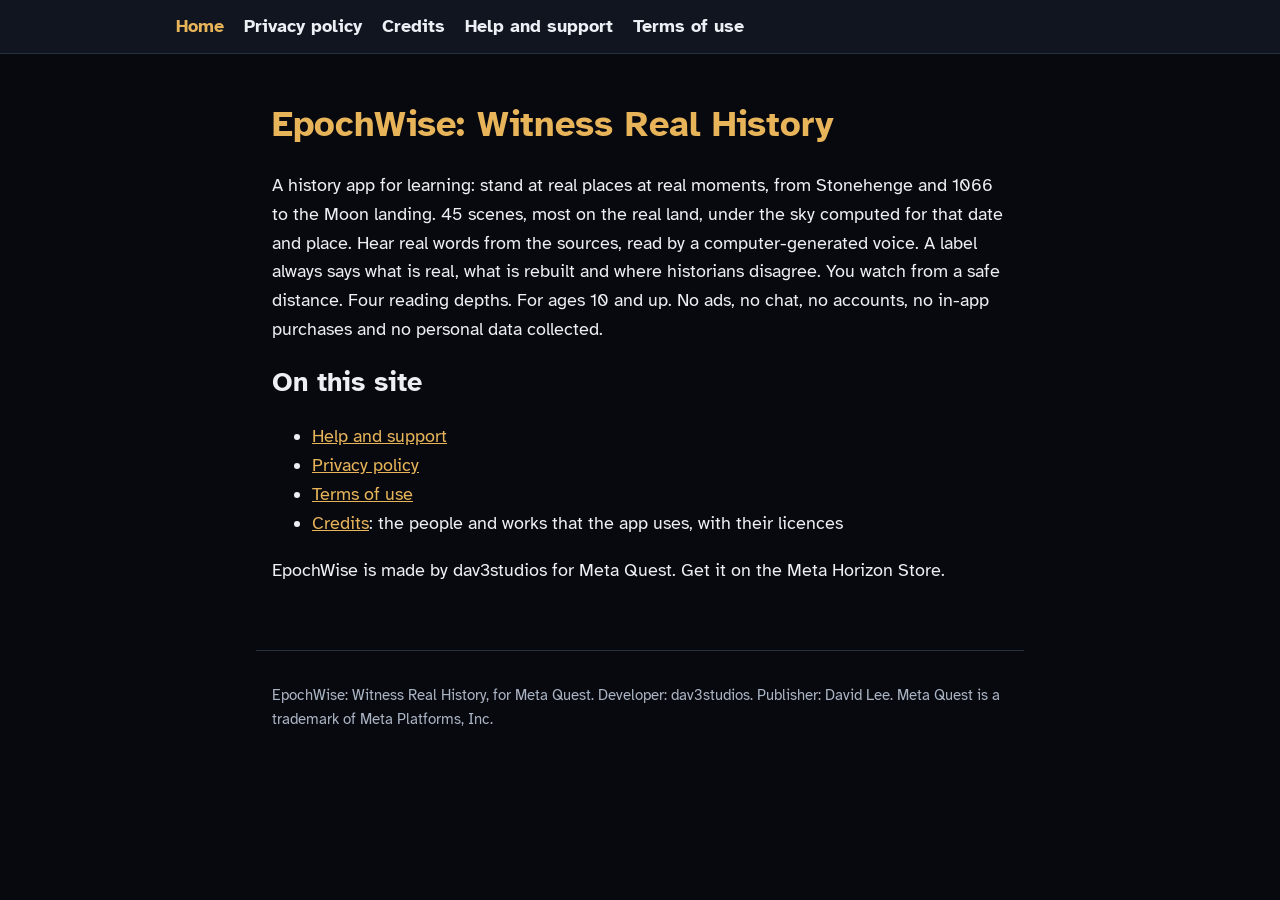
==== index.html @ 121807c2 "EpochWise website" ====
<!doctype html>
<html lang="en-GB">
<head>
<meta charset="utf-8">
<meta name="viewport" content="width=device-width, initial-scale=1">
<title>Home | EpochWise</title>
<meta name="description" content="A history app for learning: stand at real places at real moments, from Stonehenge and 1066 to the Moon landing. 45 scenes, most on the real land, under the sky computed for that date and place. Hear real words from the sources, read by a computer-generated voice. A label always says what is real, wh">
<link rel="stylesheet" href="style.css">
</head>
<body>
<header><nav><a href="index.html" aria-current="page">Home</a> <a href="privacy.html">Privacy policy</a> <a href="credits.html">Credits</a> <a href="support.html">Help and support</a> <a href="terms.html">Terms of use</a></nav></header>
<main>
<h1>EpochWise: Witness Real History</h1>
<p>A history app for learning: stand at real places at real moments, from Stonehenge and 1066 to the Moon landing. 45 scenes, most on the real land, under the sky computed for that date and place. Hear real words from the sources, read by a computer-generated voice. A label always says what is real, what is rebuilt and where historians disagree. You watch from a safe distance. Four reading depths. For ages 10 and up. No ads, no chat, no accounts, no in-app purchases and no personal data collected.</p>
<h2>On this site</h2>
<ul>
<li><a href="support.html">Help and support</a></li>
<li><a href="privacy.html">Privacy policy</a></li>
<li><a href="terms.html">Terms of use</a></li>
<li><a href="credits.html">Credits</a>: the people and works that the app uses, with their licences</li>
</ul>
<p>EpochWise is made by dav3studios for Meta Quest. Get it on the Meta Horizon Store.</p>
</main>
<footer><p>EpochWise: Witness Real History, for Meta Quest. Developer: dav3studios. Publisher: David Lee. Meta Quest is a trademark of Meta Platforms, Inc.</p></footer>
</body>
</html>
---- style.css ----
/* The app's website. Fonts are served from this site: no request to another server. */
@font-face { font-family: "Atkinson Hyperlegible"; src: url("fonts/AtkinsonHyperlegible-Regular.ttf") format("truetype"); font-weight: 400; font-display: swap; }
@font-face { font-family: "Atkinson Hyperlegible"; src: url("fonts/AtkinsonHyperlegible-Bold.ttf") format("truetype"); font-weight: 700; font-display: swap; }
:root { --bg: #07090f; --panel: #10151f; --text: #eceff4; --muted: #aab4c3; --accent: #E8B45A; --rule: #26303f; }
* { box-sizing: border-box; }
body { margin: 0; background: var(--bg); color: var(--text); font-family: "Atkinson Hyperlegible", system-ui, sans-serif; font-size: 1.125rem; line-height: 1.6; }
header { border-bottom: 1px solid var(--rule); background: var(--panel); }
nav { max-width: 60rem; margin: 0 auto; padding: 0.75rem 1rem; display: flex; flex-wrap: wrap; gap: 0.25rem 1.25rem; }
nav a { color: var(--text); text-decoration: none; font-weight: 700; }
nav a[aria-current="page"] { color: var(--accent); }
main { max-width: 48rem; margin: 0 auto; padding: 1.5rem 1rem 3rem; }
h1, h2, h3 { line-height: 1.25; }
h1 { color: var(--accent); }
a { color: var(--accent); }
table { border-collapse: collapse; width: 100%; font-size: 0.95rem; display: block; overflow-x: auto; }
th, td { border: 1px solid var(--rule); padding: 0.35rem 0.5rem; text-align: left; vertical-align: top; }
code { font-size: 0.95em; }
footer { max-width: 48rem; margin: 0 auto; padding: 1rem; color: var(--muted); font-size: 0.95rem; border-top: 1px solid var(--rule); }
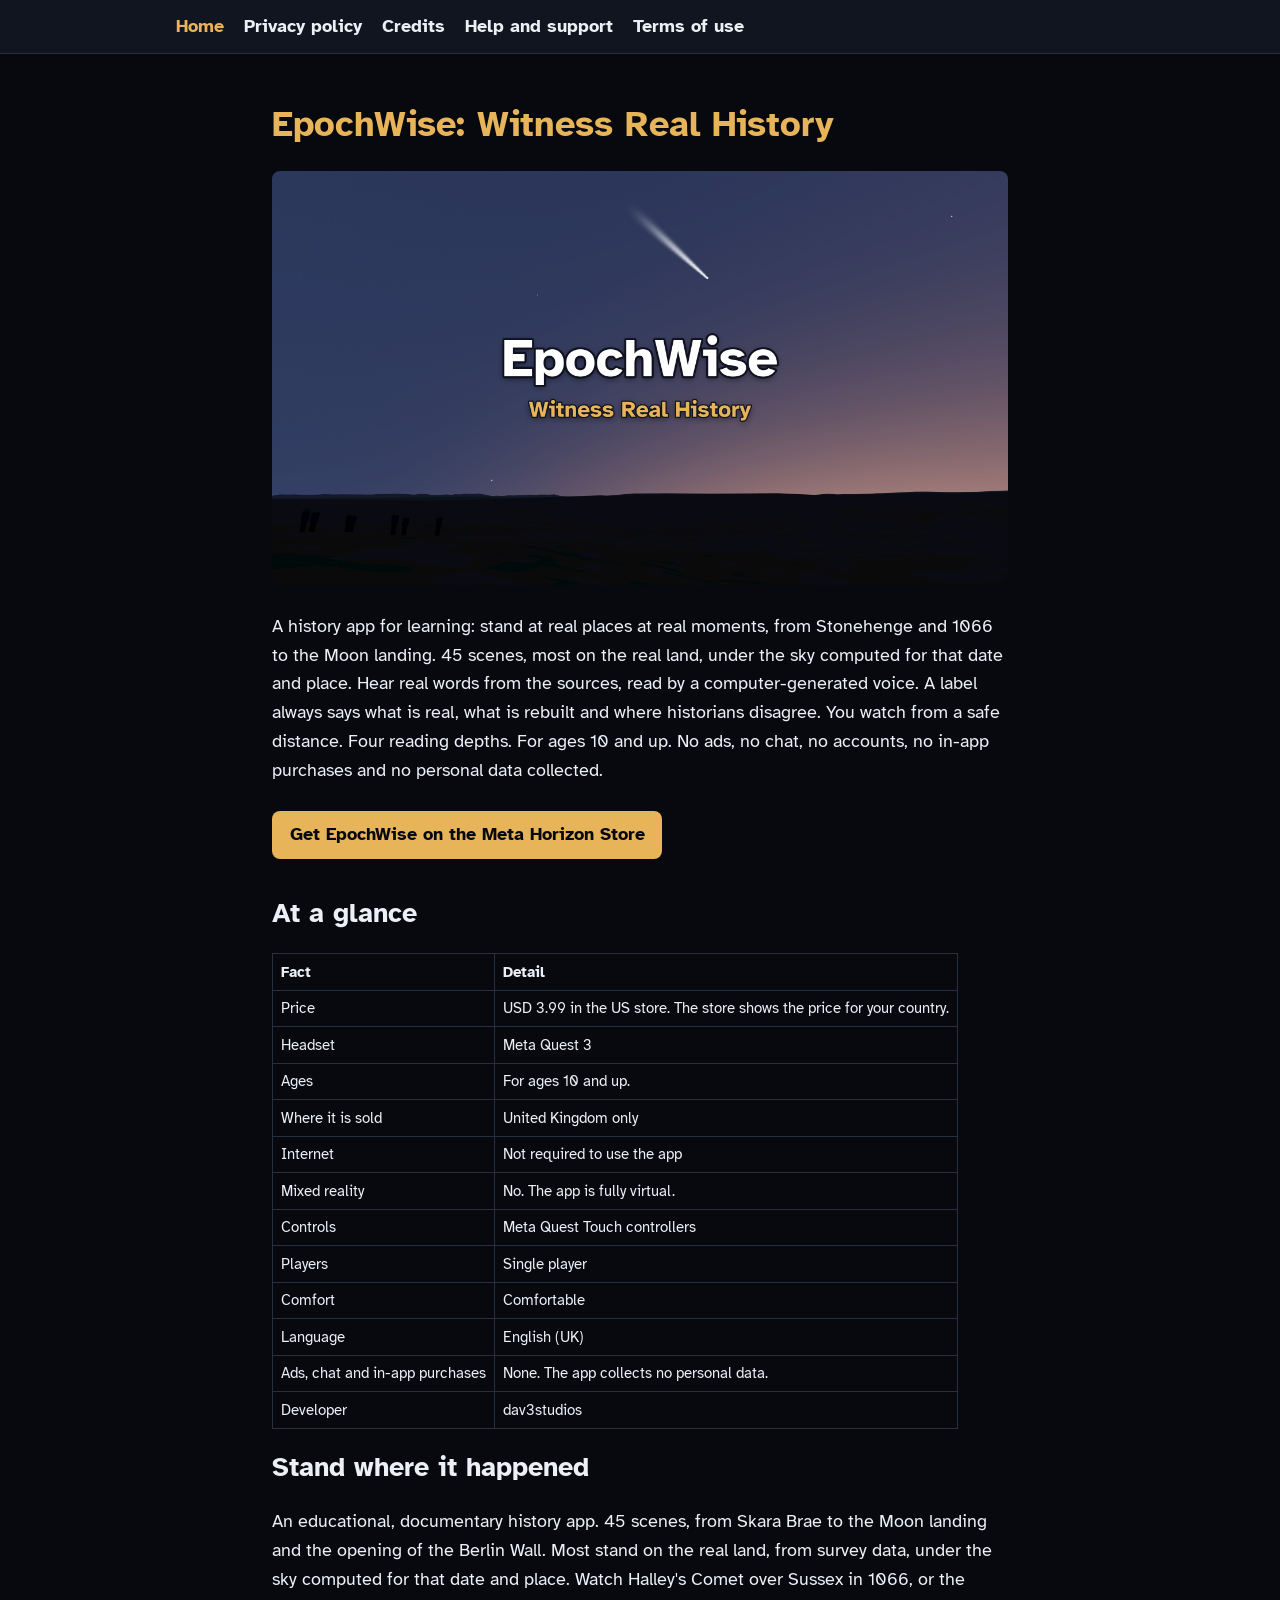
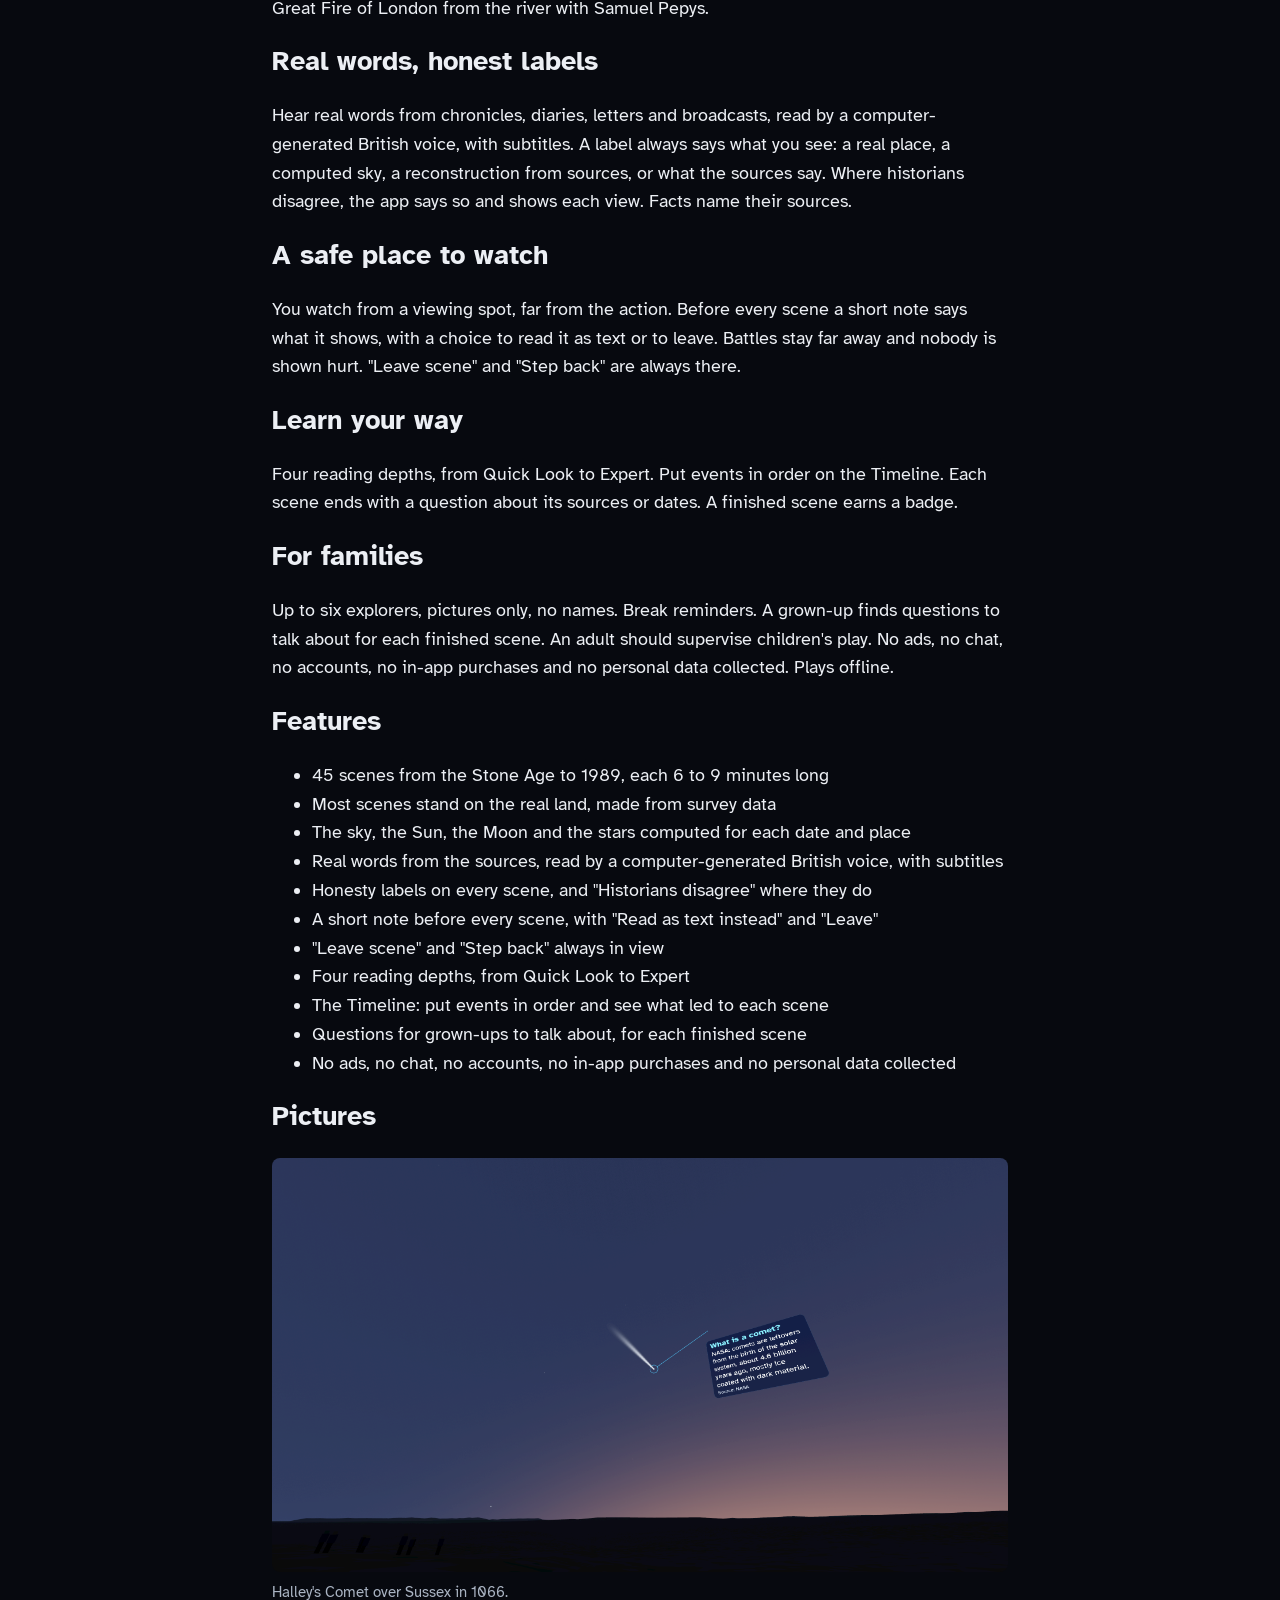
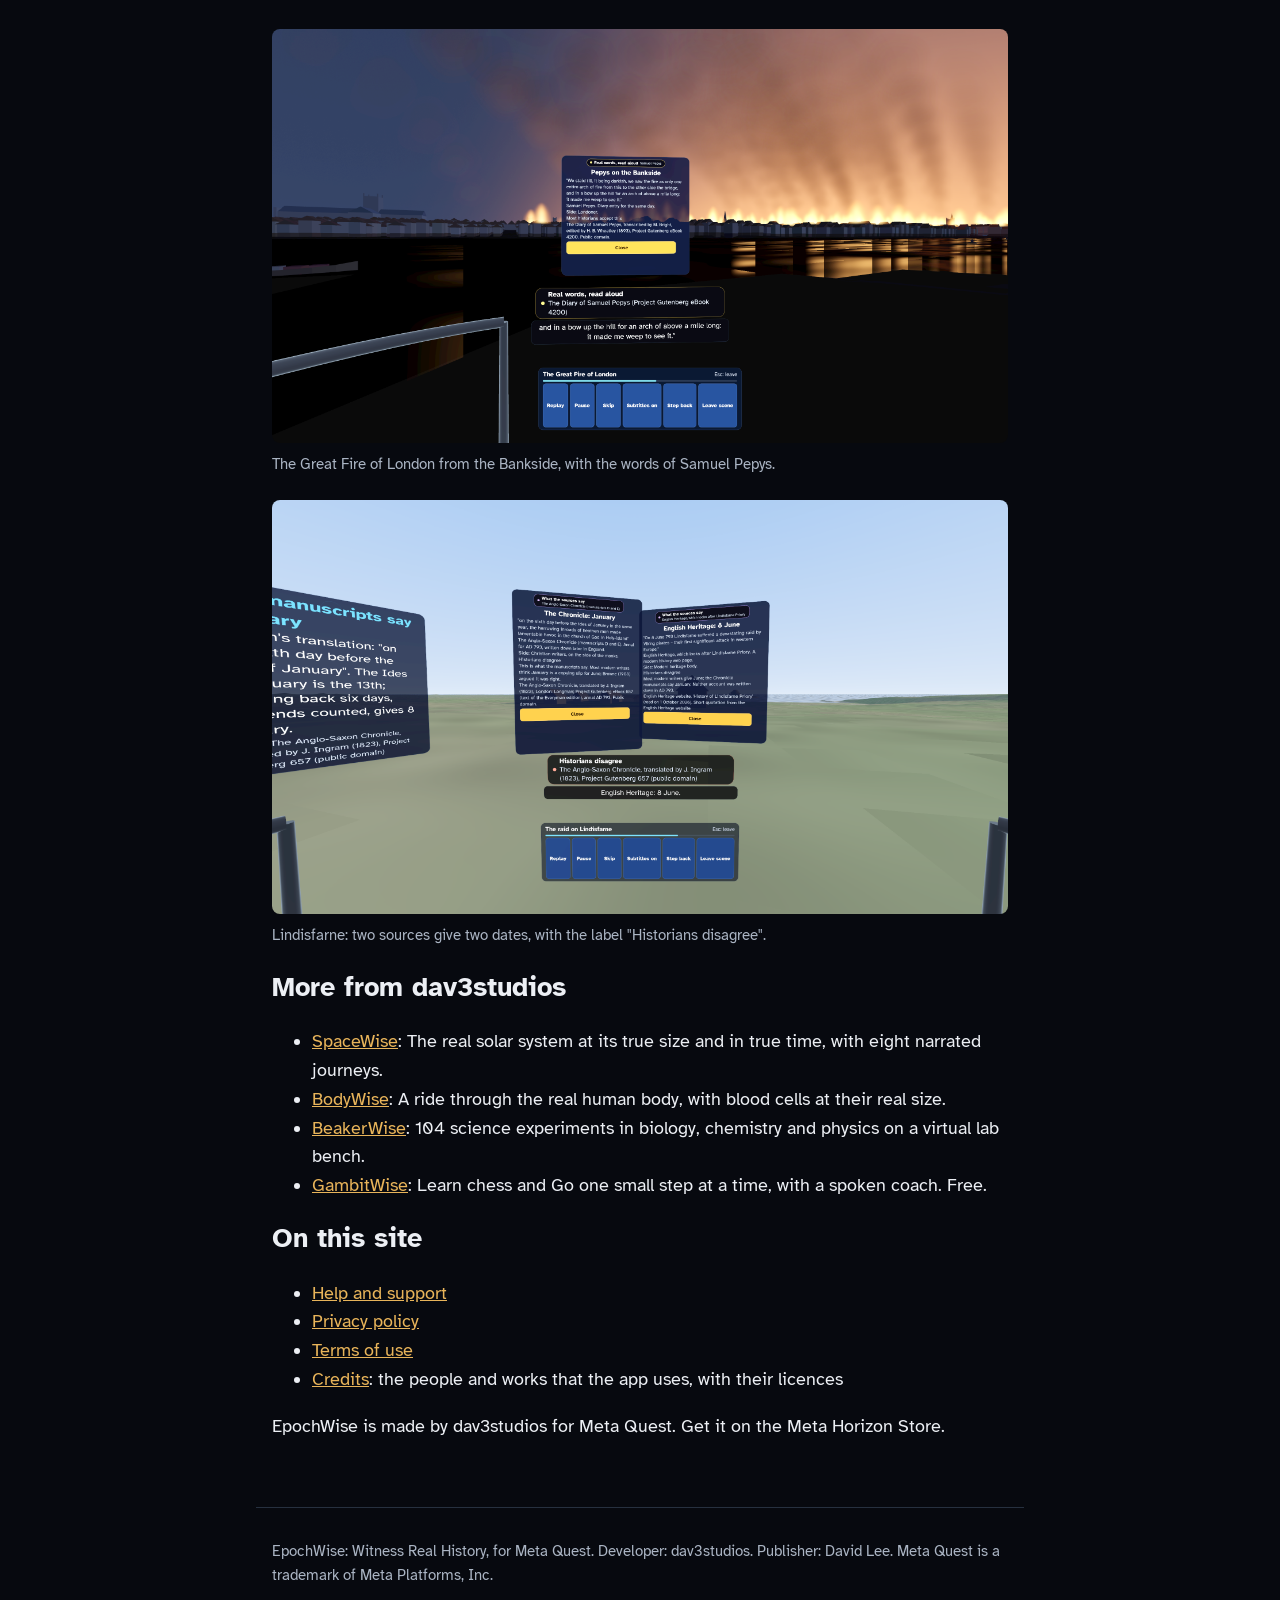
==== commit b2fdbce7: "EpochWise website" ====
--- a/index.html
+++ b/index.html
@@ -3,15 +3,171 @@
 <head>
 <meta charset="utf-8">
 <meta name="viewport" content="width=device-width, initial-scale=1">
-<title>Home | EpochWise</title>
+<title>EpochWise: Witness Real History for Meta Quest</title>
 <meta name="description" content="A history app for learning: stand at real places at real moments, from Stonehenge and 1066 to the Moon landing. 45 scenes, most on the real land, under the sky computed for that date and place. Hear real words from the sources, read by a computer-generated voice. A label always says what is real, wh">
 <link rel="stylesheet" href="style.css">
+<meta property="og:type" content="website">
+<meta property="og:site_name" content="EpochWise">
+<meta property="og:title" content="EpochWise: Witness Real History">
+<meta property="og:description" content="A history app for learning: stand at real places at real moments, from Stonehenge and 1066 to the Moon landing. 45 scenes, most on the real land, under the sky computed for that date and place. Hear real words from the sources, read by a computer-generated voice. A label always says what is real, wh">
+<meta property="og:url" content="https://dhl84.github.io/epochwise/">
+<meta property="og:image" content="https://dhl84.github.io/epochwise/pictures/cover.png">
+<meta property="og:image:width" content="2560">
+<meta property="og:image:height" content="1440">
+<meta name="twitter:card" content="summary_large_image">
+<script type="application/ld+json">{
+ "@context": "https://schema.org",
+ "@type": "SoftwareApplication",
+ "name": "EpochWise: Witness Real History",
+ "alternateName": "EpochWise",
+ "description": "A history app for learning: stand at real places at real moments, from Stonehenge and 1066 to the Moon landing. 45 scenes, most on the real land, under the sky computed for that date and place. Hear real words from the sources, read by a computer-generated voice. A label always says what is real, what is rebuilt and where historians disagree. You watch from a safe distance. Four reading depths. For ages 10 and up. No ads, no chat, no accounts, no in-app purchases and no personal data collected.",
+ "applicationCategory": "EducationalApplication",
+ "operatingSystem": "Meta Horizon OS",
+ "availableOnDevice": "Meta Quest 3",
+ "url": "https://dhl84.github.io/epochwise/",
+ "image": "https://dhl84.github.io/epochwise/pictures/cover.png",
+ "screenshot": [
+  "https://dhl84.github.io/epochwise/pictures/1.png",
+  "https://dhl84.github.io/epochwise/pictures/2.png",
+  "https://dhl84.github.io/epochwise/pictures/3.png"
+ ],
+ "inLanguage": "en-GB",
+ "keywords": "history, British history, 1066, Battle of Hastings, Halley's Comet, Great Fire of London, Stonehenge, Romans, Anglo-Saxons, Vikings, Magna Carta, Tudors, First World War, Second World War, D-Day, Moon landing, timeline, primary sources, family, learning, education",
+ "featureList": [
+  "45 scenes from the Stone Age to 1989, each 6 to 9 minutes long",
+  "Most scenes stand on the real land, made from survey data",
+  "The sky, the Sun, the Moon and the stars computed for each date and place",
+  "Real words from the sources, read by a computer-generated British voice, with subtitles",
+  "Honesty labels on every scene, and \"Historians disagree\" where they do",
+  "A short note before every scene, with \"Read as text instead\" and \"Leave\"",
+  "\"Leave scene\" and \"Step back\" always in view",
+  "Four reading depths, from Quick Look to Expert",
+  "The Timeline: put events in order and see what led to each scene",
+  "Questions for grown-ups to talk about, for each finished scene",
+  "No ads, no chat, no accounts, no in-app purchases and no personal data collected"
+ ],
+ "typicalAgeRange": "10-",
+ "isAccessibleForFree": false,
+ "offers": {
+  "@type": "Offer",
+  "price": "3.99",
+  "priceCurrency": "USD",
+  "url": "https://www.meta.com/experiences/1422847840902472/",
+  "eligibleRegion": [
+   "United Kingdom"
+  ]
+ },
+ "author": {
+  "@type": "Organization",
+  "name": "dav3studios"
+ },
+ "downloadUrl": "https://www.meta.com/experiences/1422847840902472/"
+}</script>
 </head>
 <body>
 <header><nav><a href="index.html" aria-current="page">Home</a> <a href="privacy.html">Privacy policy</a> <a href="credits.html">Credits</a> <a href="support.html">Help and support</a> <a href="terms.html">Terms of use</a></nav></header>
 <main>
 <h1>EpochWise: Witness Real History</h1>
+<p><img alt="EpochWise: Witness Real History" src="pictures/cover.png"></p>
 <p>A history app for learning: stand at real places at real moments, from Stonehenge and 1066 to the Moon landing. 45 scenes, most on the real land, under the sky computed for that date and place. Hear real words from the sources, read by a computer-generated voice. A label always says what is real, what is rebuilt and where historians disagree. You watch from a safe distance. Four reading depths. For ages 10 and up. No ads, no chat, no accounts, no in-app purchases and no personal data collected.</p>
+<p><a class="store" href="https://www.meta.com/experiences/1422847840902472/">Get EpochWise on the Meta Horizon Store</a></p>
+<h2>At a glance</h2>
+<table>
+<thead>
+<tr>
+<th>Fact</th>
+<th>Detail</th>
+</tr>
+</thead>
+<tbody>
+<tr>
+<td>Price</td>
+<td>USD 3.99 in the US store. The store shows the price for your country.</td>
+</tr>
+<tr>
+<td>Headset</td>
+<td>Meta Quest 3</td>
+</tr>
+<tr>
+<td>Ages</td>
+<td>For ages 10 and up.</td>
+</tr>
+<tr>
+<td>Where it is sold</td>
+<td>United Kingdom only</td>
+</tr>
+<tr>
+<td>Internet</td>
+<td>Not required to use the app</td>
+</tr>
+<tr>
+<td>Mixed reality</td>
+<td>No. The app is fully virtual.</td>
+</tr>
+<tr>
+<td>Controls</td>
+<td>Meta Quest Touch controllers</td>
+</tr>
+<tr>
+<td>Players</td>
+<td>Single player</td>
+</tr>
+<tr>
+<td>Comfort</td>
+<td>Comfortable</td>
+</tr>
+<tr>
+<td>Language</td>
+<td>English (UK)</td>
+</tr>
+<tr>
+<td>Ads, chat and in-app purchases</td>
+<td>None. The app collects no personal data.</td>
+</tr>
+<tr>
+<td>Developer</td>
+<td>dav3studios</td>
+</tr>
+</tbody>
+</table>
+<h2>Stand where it happened</h2>
+<p>An educational, documentary history app. 45 scenes, from Skara Brae to the Moon landing and the opening of the Berlin Wall. Most stand on the real land, from survey data, under the sky computed for that date and place. Watch Halley's Comet over Sussex in 1066, or the Great Fire of London from the river with Samuel Pepys.</p>
+<h2>Real words, honest labels</h2>
+<p>Hear real words from chronicles, diaries, letters and broadcasts, read by a computer-generated British voice, with subtitles. A label always says what you see: a real place, a computed sky, a reconstruction from sources, or what the sources say. Where historians disagree, the app says so and shows each view. Facts name their sources.</p>
+<h2>A safe place to watch</h2>
+<p>You watch from a viewing spot, far from the action. Before every scene a short note says what it shows, with a choice to read it as text or to leave. Battles stay far away and nobody is shown hurt. "Leave scene" and "Step back" are always there.</p>
+<h2>Learn your way</h2>
+<p>Four reading depths, from Quick Look to Expert. Put events in order on the Timeline. Each scene ends with a question about its sources or dates. A finished scene earns a badge.</p>
+<h2>For families</h2>
+<p>Up to six explorers, pictures only, no names. Break reminders. A grown-up finds questions to talk about for each finished scene. An adult should supervise children's play. No ads, no chat, no accounts, no in-app purchases and no personal data collected. Plays offline.</p>
+<h2>Features</h2>
+<ul>
+<li>45 scenes from the Stone Age to 1989, each 6 to 9 minutes long</li>
+<li>Most scenes stand on the real land, made from survey data</li>
+<li>The sky, the Sun, the Moon and the stars computed for each date and place</li>
+<li>Real words from the sources, read by a computer-generated British voice, with subtitles</li>
+<li>Honesty labels on every scene, and "Historians disagree" where they do</li>
+<li>A short note before every scene, with "Read as text instead" and "Leave"</li>
+<li>"Leave scene" and "Step back" always in view</li>
+<li>Four reading depths, from Quick Look to Expert</li>
+<li>The Timeline: put events in order and see what led to each scene</li>
+<li>Questions for grown-ups to talk about, for each finished scene</li>
+<li>No ads, no chat, no accounts, no in-app purchases and no personal data collected</li>
+</ul>
+<h2>Pictures</h2>
+<figure><img src="pictures/1.png" alt="Halley&#x27;s Comet over Sussex in 1066." loading="lazy"><figcaption>Halley&#x27;s Comet over Sussex in 1066.</figcaption></figure>
+
+<figure><img src="pictures/2.png" alt="The Great Fire of London from the Bankside, with the words of Samuel Pepys." loading="lazy"><figcaption>The Great Fire of London from the Bankside, with the words of Samuel Pepys.</figcaption></figure>
+
+<figure><img src="pictures/3.png" alt="Lindisfarne: two sources give two dates, with the label &quot;Historians disagree&quot;." loading="lazy"><figcaption>Lindisfarne: two sources give two dates, with the label &quot;Historians disagree&quot;.</figcaption></figure>
+
+<h2>More from dav3studios</h2>
+<ul>
+<li><a href="https://dhl84.github.io/spacewise/">SpaceWise</a>: The real solar system at its true size and in true time, with eight narrated journeys.</li>
+<li><a href="https://dhl84.github.io/bodywise/">BodyWise</a>: A ride through the real human body, with blood cells at their real size.</li>
+<li><a href="https://dhl84.github.io/beakerwise/">BeakerWise</a>: 104 science experiments in biology, chemistry and physics on a virtual lab bench.</li>
+<li><a href="https://dhl84.github.io/gambitwise/">GambitWise</a>: Learn chess and Go one small step at a time, with a spoken coach. Free.</li>
+</ul>
 <h2>On this site</h2>
 <ul>
 <li><a href="support.html">Help and support</a></li>
--- a/style.css
+++ b/style.css
@@ -15,4 +15,8 @@
 table { border-collapse: collapse; width: 100%; font-size: 0.95rem; display: block; overflow-x: auto; }
 th, td { border: 1px solid var(--rule); padding: 0.35rem 0.5rem; text-align: left; vertical-align: top; }
 code { font-size: 0.95em; }
+img { max-width: 100%; height: auto; border-radius: 0.5rem; }
+figure { margin: 1.5rem 0; }
+figcaption { color: var(--muted); font-size: 0.95rem; }
+.store { display: inline-block; margin: 0.5rem 0 1rem; padding: 0.6rem 1.1rem; border-radius: 0.5rem; background: var(--accent); color: var(--bg); font-weight: 700; text-decoration: none; }
 footer { max-width: 48rem; margin: 0 auto; padding: 1rem; color: var(--muted); font-size: 0.95rem; border-top: 1px solid var(--rule); }
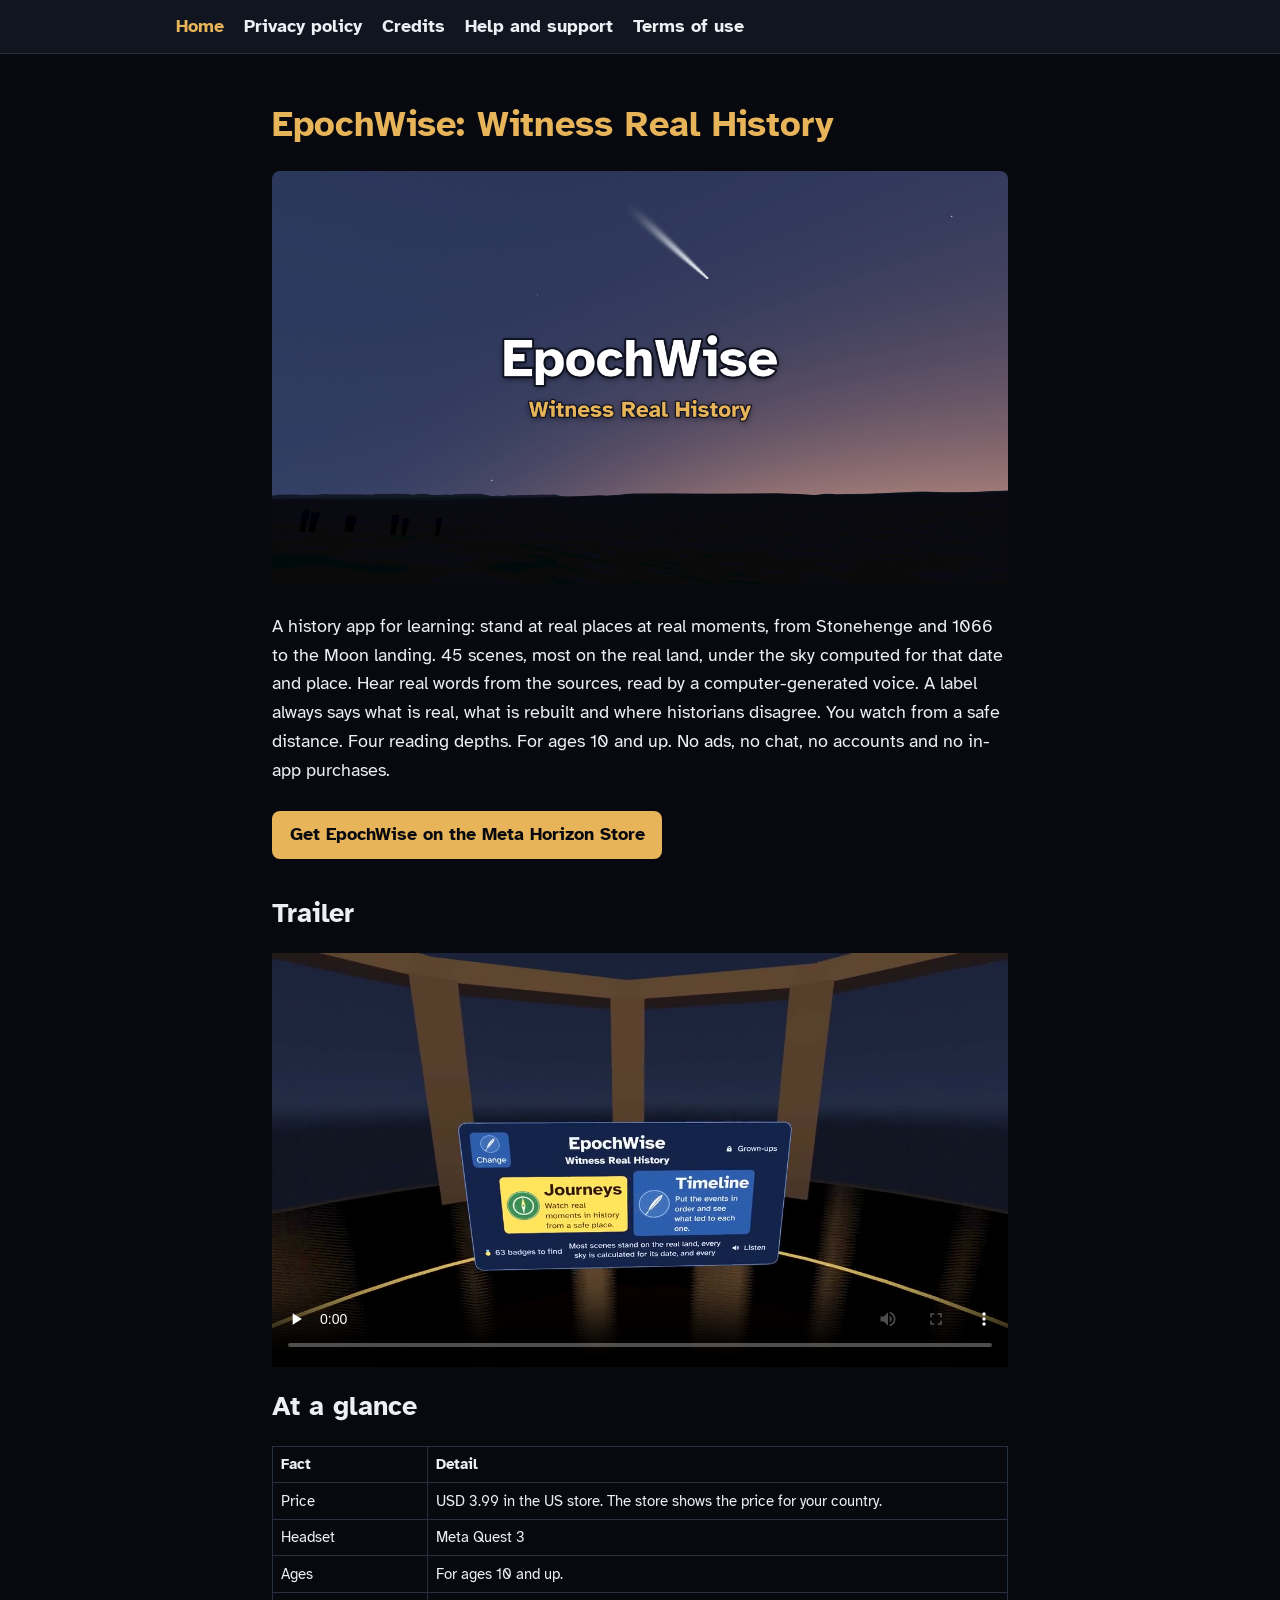
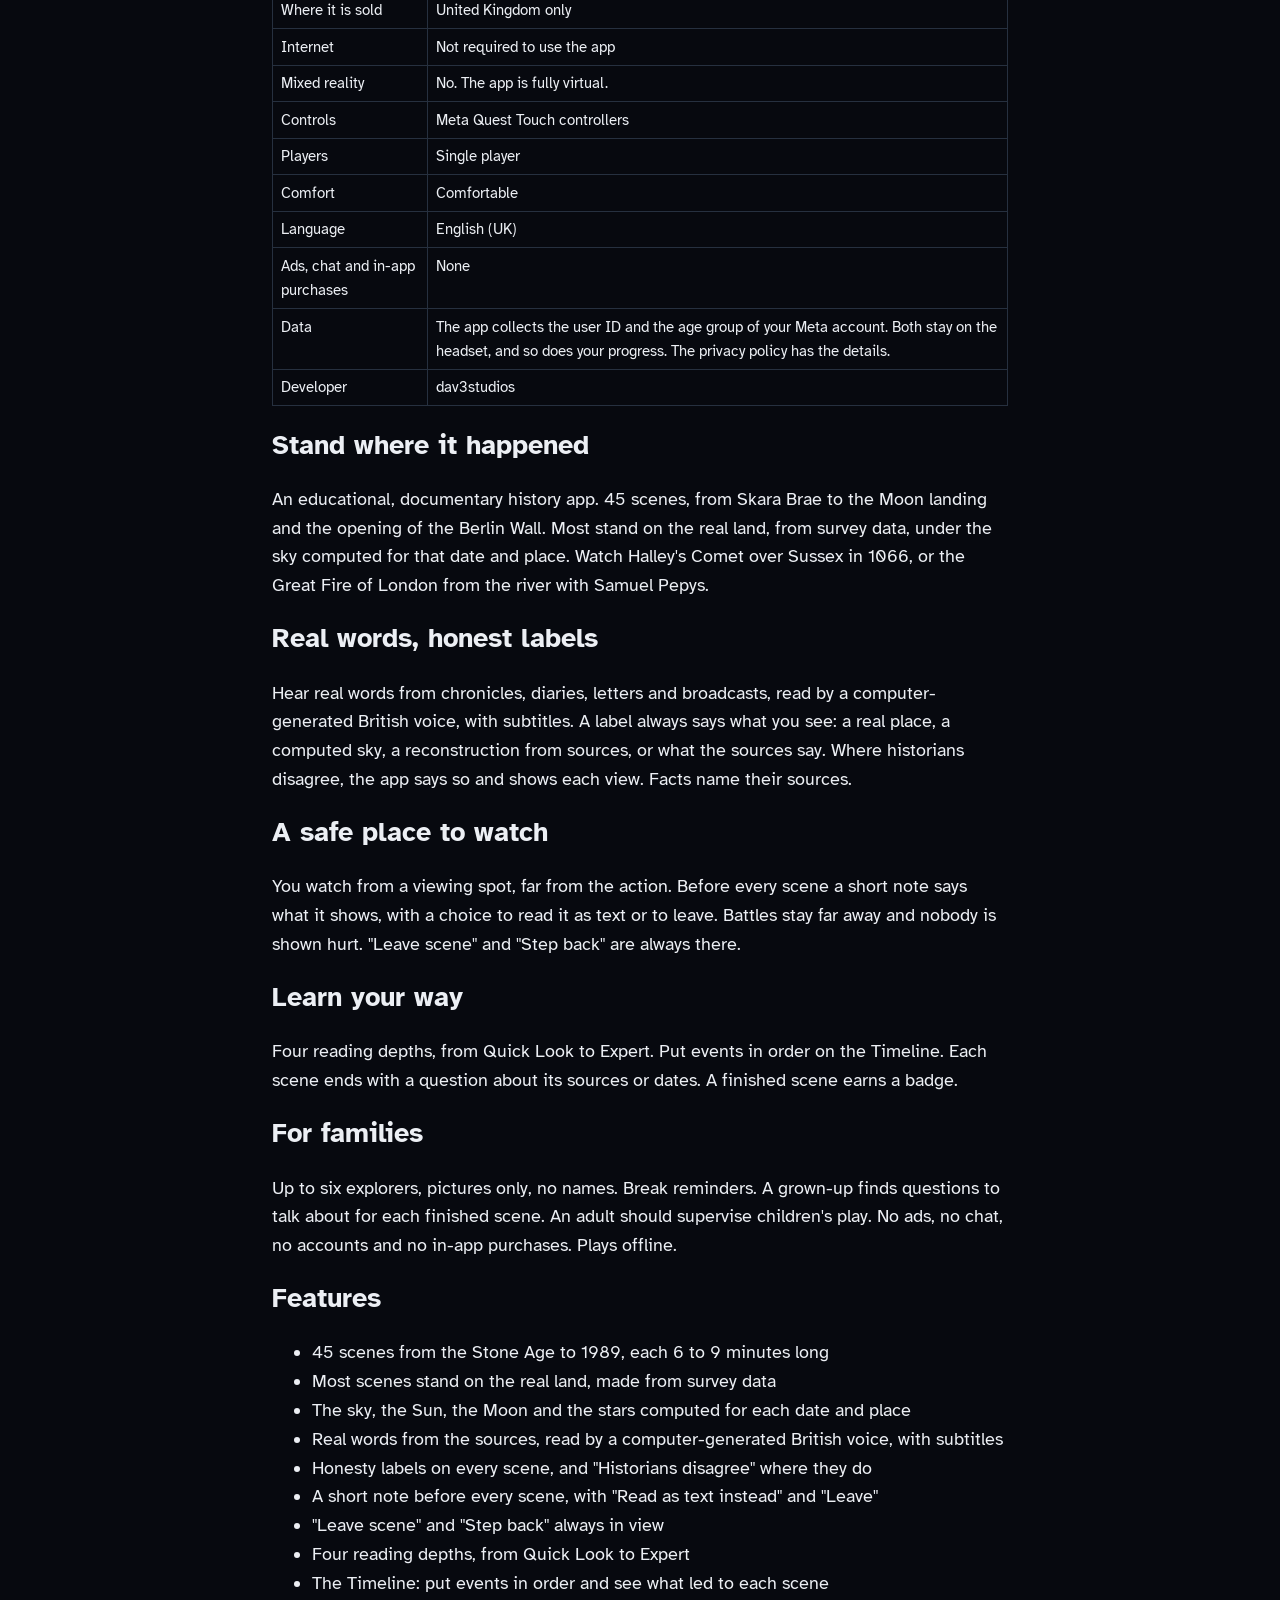
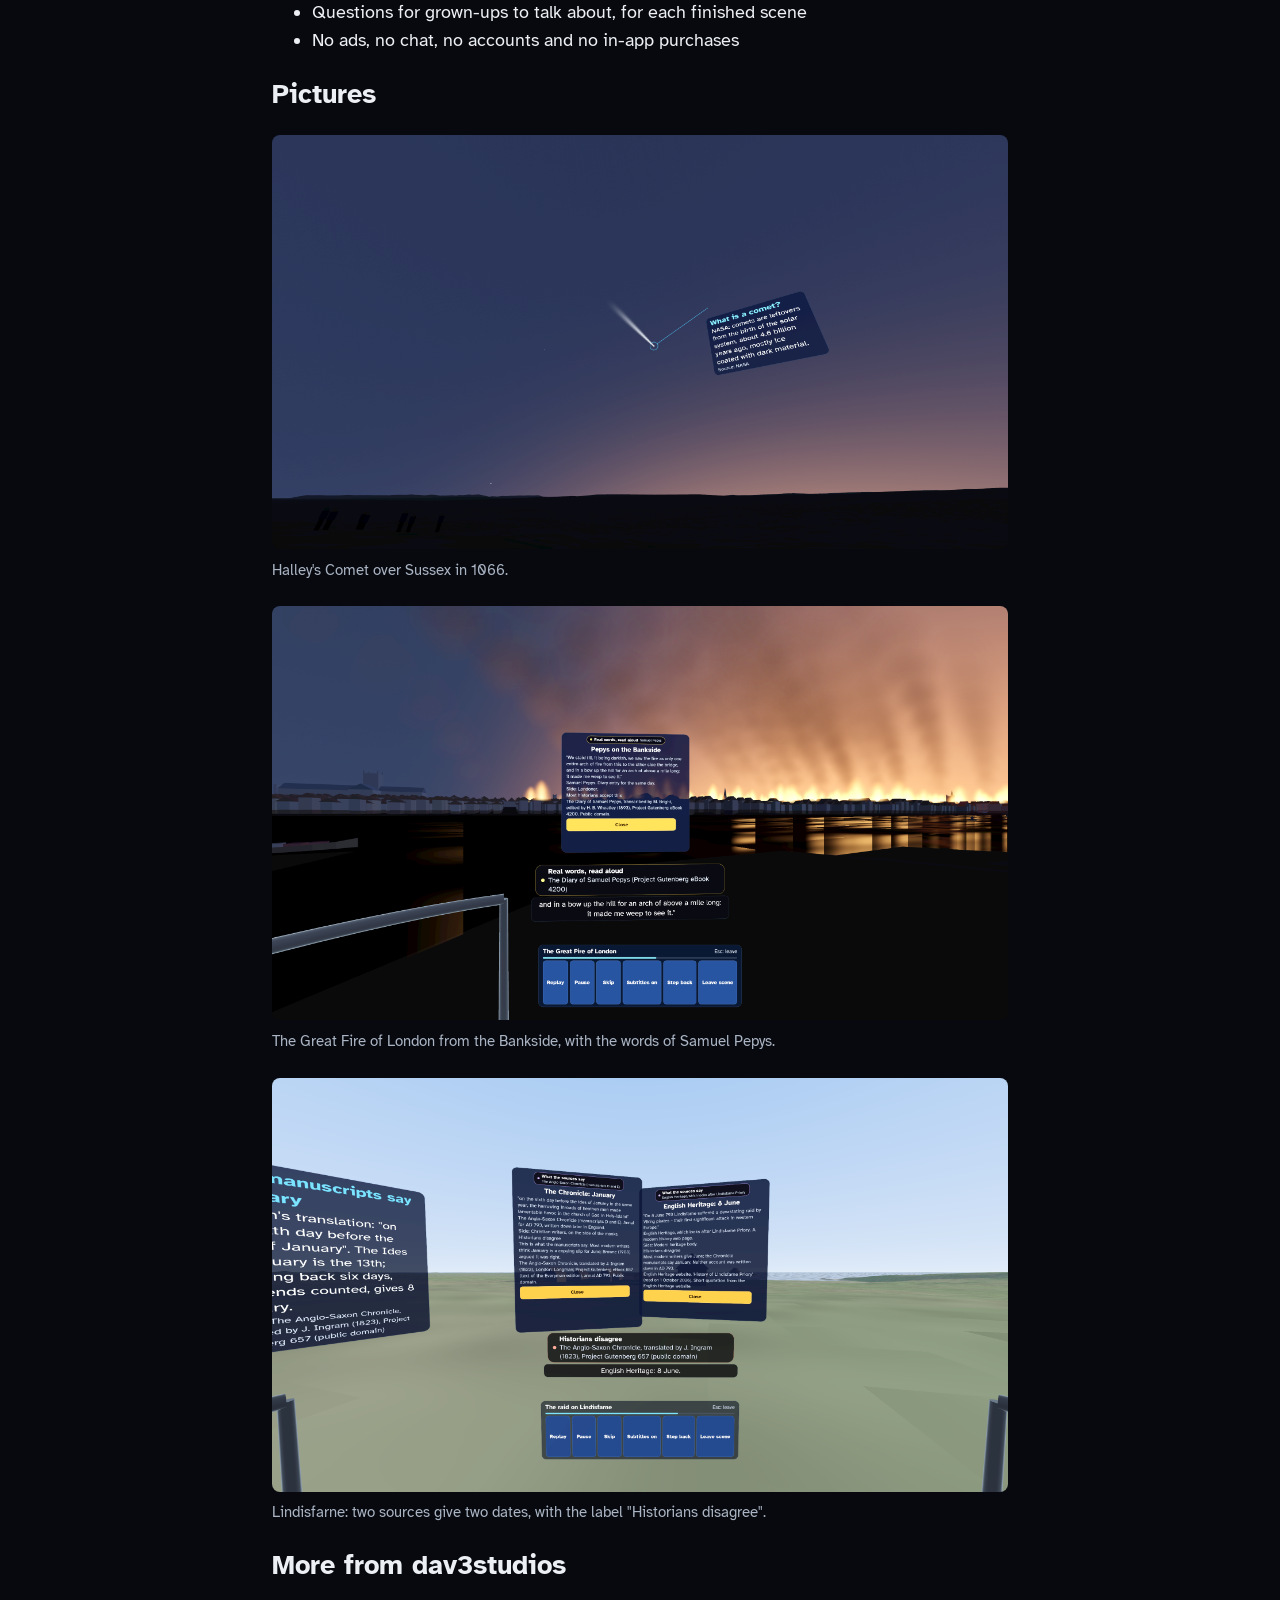
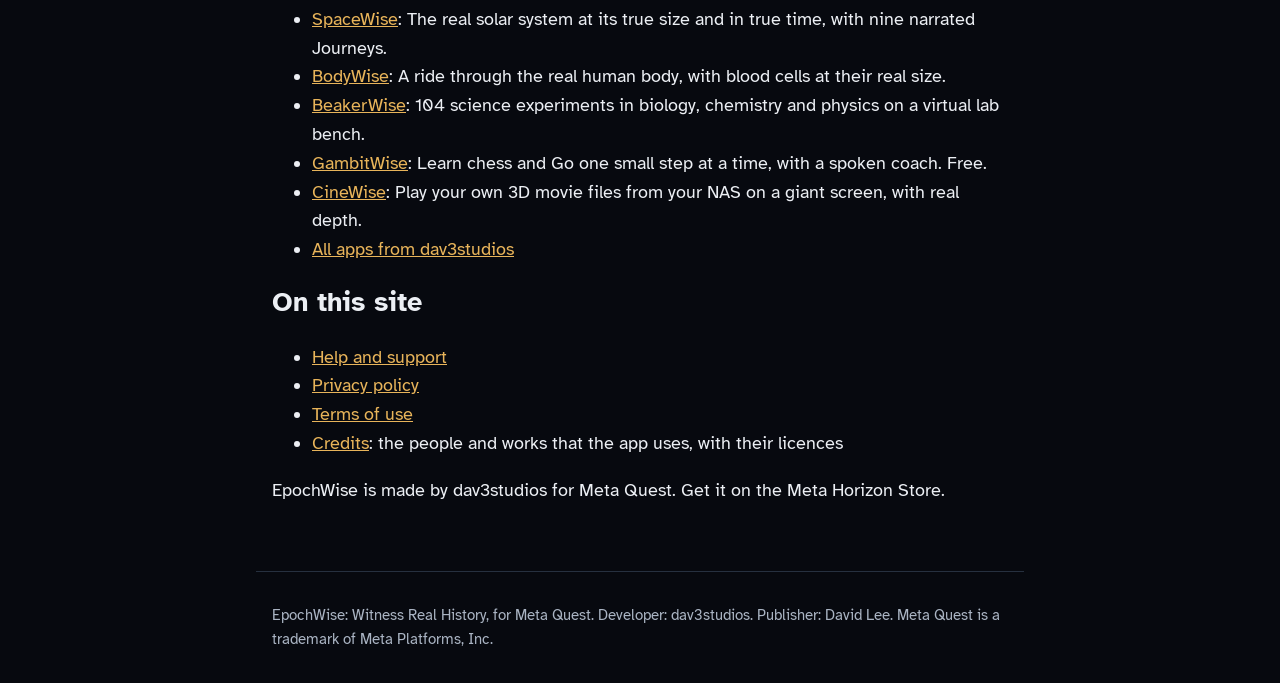
==== commit 76478980: "EpochWise website" ====
--- a/index.html
+++ b/index.html
@@ -6,6 +6,7 @@
 <title>EpochWise: Witness Real History for Meta Quest</title>
 <meta name="description" content="A history app for learning: stand at real places at real moments, from Stonehenge and 1066 to the Moon landing. 45 scenes, most on the real land, under the sky computed for that date and place. Hear real words from the sources, read by a computer-generated voice. A label always says what is real, wh">
 <link rel="stylesheet" href="style.css">
+<link rel="canonical" href="https://dhl84.github.io/epochwise/">
 <meta property="og:type" content="website">
 <meta property="og:site_name" content="EpochWise">
 <meta property="og:title" content="EpochWise: Witness Real History">
@@ -14,13 +15,18 @@
 <meta property="og:image" content="https://dhl84.github.io/epochwise/pictures/cover.png">
 <meta property="og:image:width" content="2560">
 <meta property="og:image:height" content="1440">
+<meta property="og:video" content="https://dhl84.github.io/epochwise/video/trailer.mp4">
+<meta property="og:video:type" content="video/mp4">
+<meta property="og:video:width" content="1280">
+<meta property="og:video:height" content="720">
 <meta name="twitter:card" content="summary_large_image">
+<meta name="twitter:image" content="https://dhl84.github.io/epochwise/pictures/cover.png">
 <script type="application/ld+json">{
  "@context": "https://schema.org",
  "@type": "SoftwareApplication",
  "name": "EpochWise: Witness Real History",
  "alternateName": "EpochWise",
- "description": "A history app for learning: stand at real places at real moments, from Stonehenge and 1066 to the Moon landing. 45 scenes, most on the real land, under the sky computed for that date and place. Hear real words from the sources, read by a computer-generated voice. A label always says what is real, what is rebuilt and where historians disagree. You watch from a safe distance. Four reading depths. For ages 10 and up. No ads, no chat, no accounts, no in-app purchases and no personal data collected.",
+ "description": "A history app for learning: stand at real places at real moments, from Stonehenge and 1066 to the Moon landing. 45 scenes, most on the real land, under the sky computed for that date and place. Hear real words from the sources, read by a computer-generated voice. A label always says what is real, what is rebuilt and where historians disagree. You watch from a safe distance. Four reading depths. For ages 10 and up. No ads, no chat, no accounts and no in-app purchases.",
  "applicationCategory": "EducationalApplication",
  "operatingSystem": "Meta Horizon OS",
  "availableOnDevice": "Meta Quest 3",
@@ -44,7 +50,7 @@
   "Four reading depths, from Quick Look to Expert",
   "The Timeline: put events in order and see what led to each scene",
   "Questions for grown-ups to talk about, for each finished scene",
-  "No ads, no chat, no accounts, no in-app purchases and no personal data collected"
+  "No ads, no chat, no accounts and no in-app purchases"
  ],
  "typicalAgeRange": "10-",
  "isAccessibleForFree": false,
@@ -59,9 +65,33 @@
  },
  "author": {
   "@type": "Organization",
-  "name": "dav3studios"
+  "name": "dav3studios",
+  "url": "https://dhl84.github.io/"
  },
- "downloadUrl": "https://www.meta.com/experiences/1422847840902472/"
+ "downloadUrl": "https://www.meta.com/experiences/1422847840902472/",
+ "publisher": {
+  "@type": "Organization",
+  "name": "dav3studios",
+  "url": "https://dhl84.github.io/"
+ },
+ "video": {
+  "@type": "VideoObject",
+  "contentUrl": "https://dhl84.github.io/epochwise/video/trailer.mp4"
+ }
+}</script>
+<script type="application/ld+json">{
+ "@context": "https://schema.org",
+ "@type": "VideoObject",
+ "name": "EpochWise: Witness Real History trailer",
+ "description": "A history app for learning: stand at real places at real moments, from Stonehenge and 1066 to the Moon landing. 45 scenes, most on the real land, under the sky computed for that date and place. Hear real words from the sources, read by a computer-generated voice. A label always says what is real, what is rebuilt and where historians disagree. You watch from a safe distance. Four reading depths. For ages 10 and up. No ads, no chat, no accounts and no in-app purchases.",
+ "thumbnailUrl": [
+  "https://dhl84.github.io/epochwise/video/trailer.jpg"
+ ],
+ "uploadDate": "2026-11-25",
+ "contentUrl": "https://dhl84.github.io/epochwise/video/trailer.mp4",
+ "embedUrl": "https://dhl84.github.io/epochwise/",
+ "inLanguage": "en-GB",
+ "duration": "PT0M48S"
 }</script>
 </head>
 <body>
@@ -69,8 +99,11 @@
 <main>
 <h1>EpochWise: Witness Real History</h1>
 <p><img alt="EpochWise: Witness Real History" src="pictures/cover.png"></p>
-<p>A history app for learning: stand at real places at real moments, from Stonehenge and 1066 to the Moon landing. 45 scenes, most on the real land, under the sky computed for that date and place. Hear real words from the sources, read by a computer-generated voice. A label always says what is real, what is rebuilt and where historians disagree. You watch from a safe distance. Four reading depths. For ages 10 and up. No ads, no chat, no accounts, no in-app purchases and no personal data collected.</p>
+<p>A history app for learning: stand at real places at real moments, from Stonehenge and 1066 to the Moon landing. 45 scenes, most on the real land, under the sky computed for that date and place. Hear real words from the sources, read by a computer-generated voice. A label always says what is real, what is rebuilt and where historians disagree. You watch from a safe distance. Four reading depths. For ages 10 and up. No ads, no chat, no accounts and no in-app purchases.</p>
 <p><a class="store" href="https://www.meta.com/experiences/1422847840902472/">Get EpochWise on the Meta Horizon Store</a></p>
+<h2>Trailer</h2>
+<video controls preload="none" playsinline width="1280" height="720" poster="video/trailer.jpg"><source src="video/trailer.mp4" type="video/mp4"><a href="video/trailer.mp4">Watch the EpochWise trailer</a></video>
+
 <h2>At a glance</h2>
 <table>
 <thead>
@@ -122,7 +155,11 @@
 </tr>
 <tr>
 <td>Ads, chat and in-app purchases</td>
-<td>None. The app collects no personal data.</td>
+<td>None</td>
+</tr>
+<tr>
+<td>Data</td>
+<td>The app collects the user ID and the age group of your Meta account. Both stay on the headset, and so does your progress. The privacy policy has the details.</td>
 </tr>
 <tr>
 <td>Developer</td>
@@ -139,7 +176,7 @@
 <h2>Learn your way</h2>
 <p>Four reading depths, from Quick Look to Expert. Put events in order on the Timeline. Each scene ends with a question about its sources or dates. A finished scene earns a badge.</p>
 <h2>For families</h2>
-<p>Up to six explorers, pictures only, no names. Break reminders. A grown-up finds questions to talk about for each finished scene. An adult should supervise children's play. No ads, no chat, no accounts, no in-app purchases and no personal data collected. Plays offline.</p>
+<p>Up to six explorers, pictures only, no names. Break reminders. A grown-up finds questions to talk about for each finished scene. An adult should supervise children's play. No ads, no chat, no accounts and no in-app purchases. Plays offline.</p>
 <h2>Features</h2>
 <ul>
 <li>45 scenes from the Stone Age to 1989, each 6 to 9 minutes long</li>
@@ -152,7 +189,7 @@
 <li>Four reading depths, from Quick Look to Expert</li>
 <li>The Timeline: put events in order and see what led to each scene</li>
 <li>Questions for grown-ups to talk about, for each finished scene</li>
-<li>No ads, no chat, no accounts, no in-app purchases and no personal data collected</li>
+<li>No ads, no chat, no accounts and no in-app purchases</li>
 </ul>
 <h2>Pictures</h2>
 <figure><img src="pictures/1.png" alt="Halley&#x27;s Comet over Sussex in 1066." loading="lazy"><figcaption>Halley&#x27;s Comet over Sussex in 1066.</figcaption></figure>
@@ -163,10 +200,12 @@
 
 <h2>More from dav3studios</h2>
 <ul>
-<li><a href="https://dhl84.github.io/spacewise/">SpaceWise</a>: The real solar system at its true size and in true time, with eight narrated journeys.</li>
+<li><a href="https://dhl84.github.io/spacewise/">SpaceWise</a>: The real solar system at its true size and in true time, with nine narrated Journeys.</li>
 <li><a href="https://dhl84.github.io/bodywise/">BodyWise</a>: A ride through the real human body, with blood cells at their real size.</li>
 <li><a href="https://dhl84.github.io/beakerwise/">BeakerWise</a>: 104 science experiments in biology, chemistry and physics on a virtual lab bench.</li>
 <li><a href="https://dhl84.github.io/gambitwise/">GambitWise</a>: Learn chess and Go one small step at a time, with a spoken coach. Free.</li>
+<li><a href="https://dhl84.github.io/cinewise/">CineWise</a>: Play your own 3D movie files from your NAS on a giant screen, with real depth.</li>
+<li><a href="https://dhl84.github.io/">All apps from dav3studios</a></li>
 </ul>
 <h2>On this site</h2>
 <ul>
--- a/style.css
+++ b/style.css
@@ -17,6 +17,7 @@
 code { font-size: 0.95em; }
 img { max-width: 100%; height: auto; border-radius: 0.5rem; }
 figure { margin: 1.5rem 0; }
+video { display: block; width: 100%; height: auto; margin: 1rem 0; background: #000; }
 figcaption { color: var(--muted); font-size: 0.95rem; }
 .store { display: inline-block; margin: 0.5rem 0 1rem; padding: 0.6rem 1.1rem; border-radius: 0.5rem; background: var(--accent); color: var(--bg); font-weight: 700; text-decoration: none; }
 footer { max-width: 48rem; margin: 0 auto; padding: 1rem; color: var(--muted); font-size: 0.95rem; border-top: 1px solid var(--rule); }
